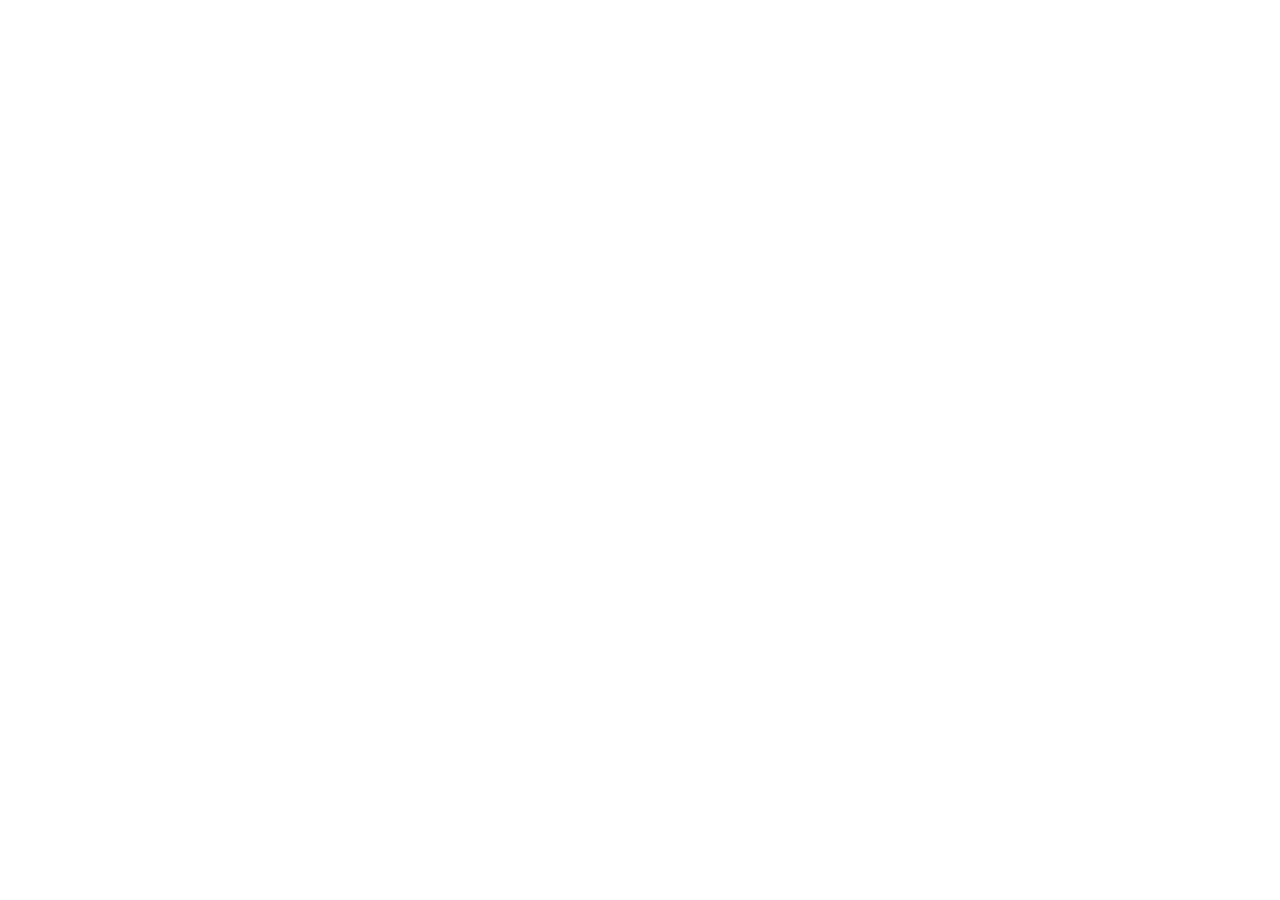
==== index.html @ 85d22c66 "initial html scaffolding." ====
<!DOCTYPE html>
<html lang="en">
<head>
    <meta charset="UTF-8">
    <meta name="viewport" content="width=device-width, initial-scale=1.0">
    <link rel="stylesheet" href="css/styles.css">
    <title>Document</title>
</head>
<body>
    <script src="js/scripts.js"></script>
</body>
</html>
---- css/styles.css ----
/* --- VARIABLES --- */

/* --- TYPOGRAPHY --- */

/* --- LAYOUT --- */
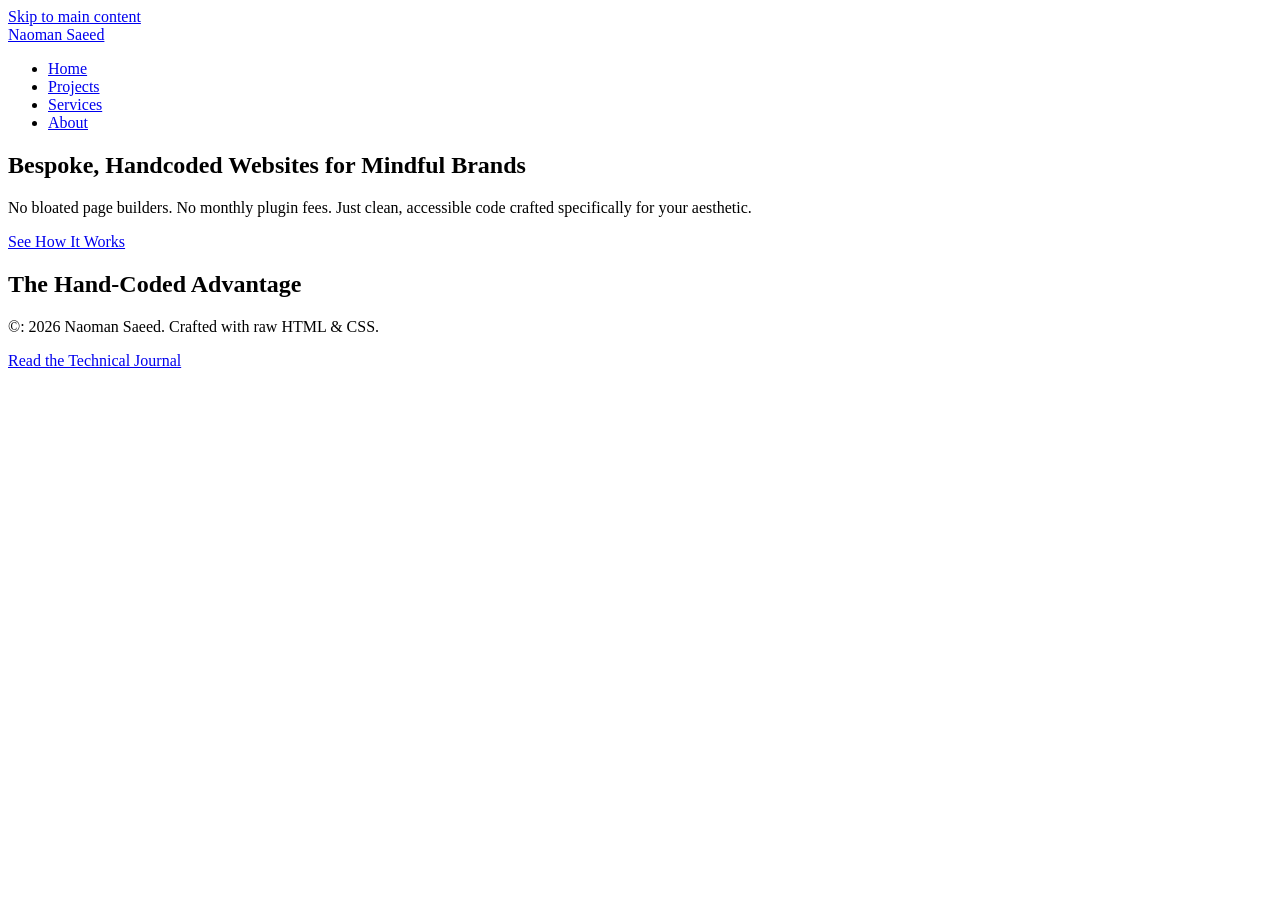
==== commit 44193785: "feat: implemented html semantic structure." ====
--- a/index.html
+++ b/index.html
@@ -3,10 +3,63 @@
 <head>
     <meta charset="UTF-8">
     <meta name="viewport" content="width=device-width, initial-scale=1.0">
+
+    <!-- SEO & Social -->
+    <meta name="description" content="Naoman Saeed - Bespoke Web Engineer. I handcode lightening fast accessible websites for premium wellness and artisan brands.">
+    <title>Naoman Saeed | Bespoke Web Designer</title>
+
+    <!-- Favicon -->
+    <link rel="icon" type="image/x-icon" href="#">
+
+    <!-- Styles -->
     <link rel="stylesheet" href="css/styles.css">
-    <title>Document</title>
+    
 </head>
 <body>
+    <!-- Accessibilty Skip Link -->
+    <a href="#main-content" class="skip-link">Skip to main content</a>
+
+    <!-- Header / Navigation -->
+    <header class="site-header">
+        <nav class="navbar" aria-label="Main Navigation">
+            <a href="index.html" class="logo">Naoman Saeed</a>
+            <ul class="nav-links">
+                <li><a href="index.html">Home</a></li>
+                <li><a href="projects.html">Projects</a></li>
+                <li><a href="services.html">Services</a></li>
+                <li><a href="about.html">About</a></li>
+            </ul>
+        </nav>
+    </header>
+    <!-- Main Content -->
+    <main id="main-content">
+
+        <!-- Hero Section -->
+        <section class="hero" aria-labelledby="hero-heading">
+            <div class="hero-content">
+                <h1 id="hero-heading">Bespoke, Handcoded Websites for Mindful Brands</h1>
+                <p class="hero-subtext">No bloated page builders. No monthly plugin fees. Just clean, accessible code crafted specifically for your aesthetic.</p>
+                <a href="services.html" class="btn btn-primary">See How It Works</a>
+            </div>
+        </section>
+
+        <!-- Philosophy Section -->
+        <section class="philosophy" aria-labelledby="philosophy-heading">
+            <div class="container">
+                <h2 id="philosophy-heading">The Hand-Coded Advantage</h2>
+            </div>
+        </section>
+    </main>
+
+    <!-- Footer -->
+    <footer class="site-footer">
+        <div class="container">
+            <p>&copy: 2026 Naoman Saeed. Crafted with raw HTML & CSS.</p>
+            <a href="https://trogdyne.com" target="_blank" rel="noopener noreferrer">Read the Technical Journal</a>
+        </div>
+    </footer>
+
+    <!-- Scripts -->
     <script src="js/scripts.js"></script>
 </body>
 </html>
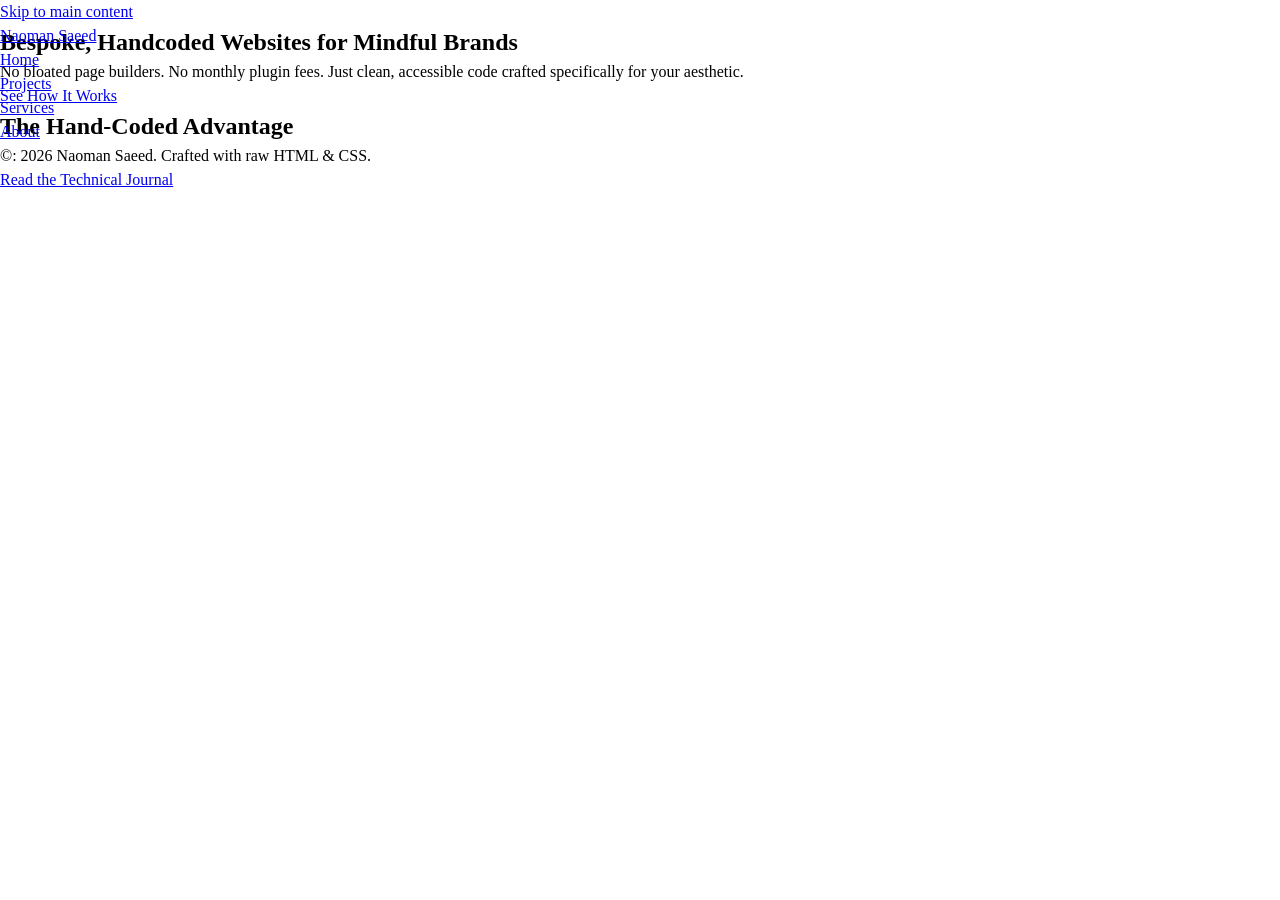
==== commit 4d12d2db: "feat: setup 404 and book page html." ====
--- a/index.html
+++ b/index.html
@@ -9,7 +9,7 @@
     <title>Naoman Saeed | Bespoke Web Designer</title>
 
     <!-- Favicon -->
-    <link rel="icon" type="image/x-icon" href="#">
+    <link rel="icon" type="image/x-icon" href="images/favicon.ico">
 
     <!-- Styles -->
     <link rel="stylesheet" href="css/styles.css">
--- a/css/styles.css
+++ b/css/styles.css
@@ -1,5 +1,26 @@
+/* --- LAYOUT: NAVBAR & HERO --- */
+
+/* Reset & Base */
+*,
+*::before,
+*::after {
+    box-sizing: border-box;
+    margin: 0;
+    padding: 0;
+}
+
+html {
+    scroll-behavior: smooth;
+    font-size: 100%;
+}
+
+body{
+    line-height: 1.5;
+}
+/* Make the navbar float over the hero */
+.site-header {
+    position: absolute;
+}
 /* --- VARIABLES --- */
 
-/* --- TYPOGRAPHY --- */
-
-/* --- LAYOUT --- */+/* --- TYPOGRAPHY --- */
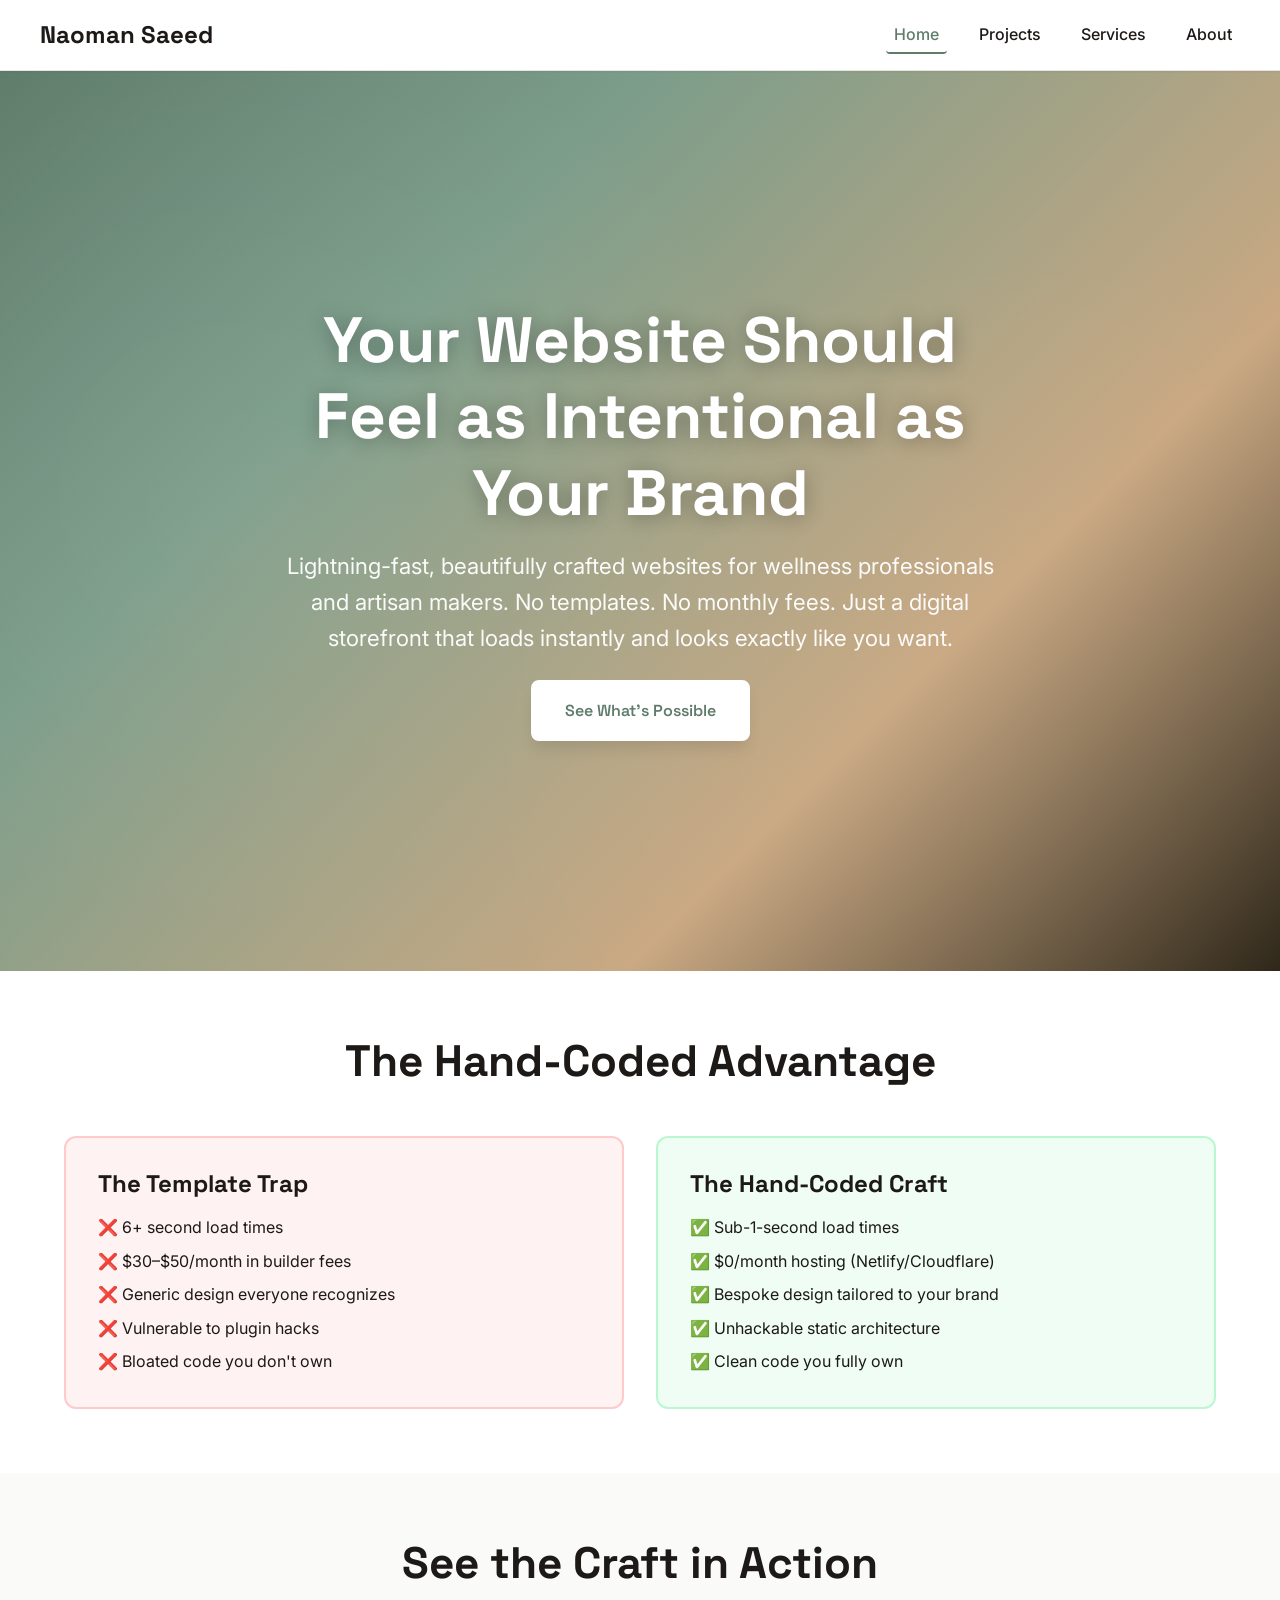
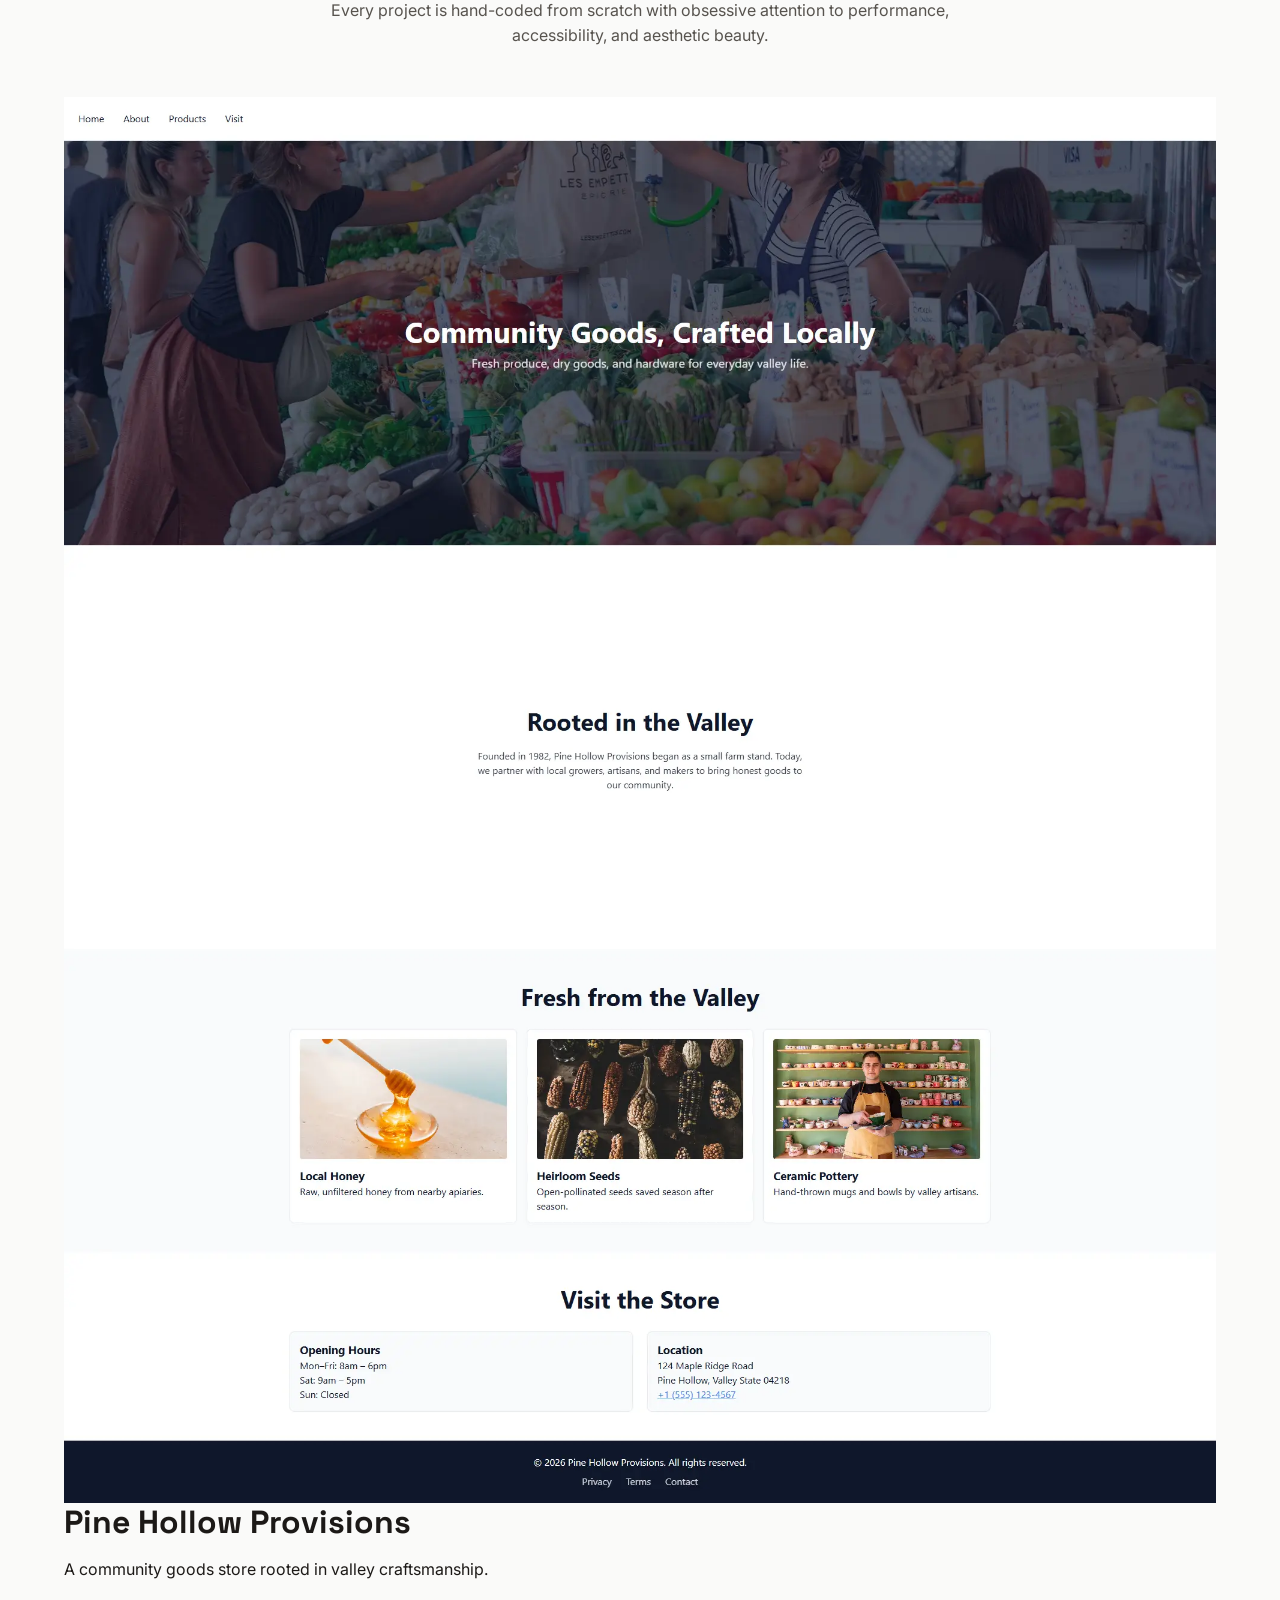
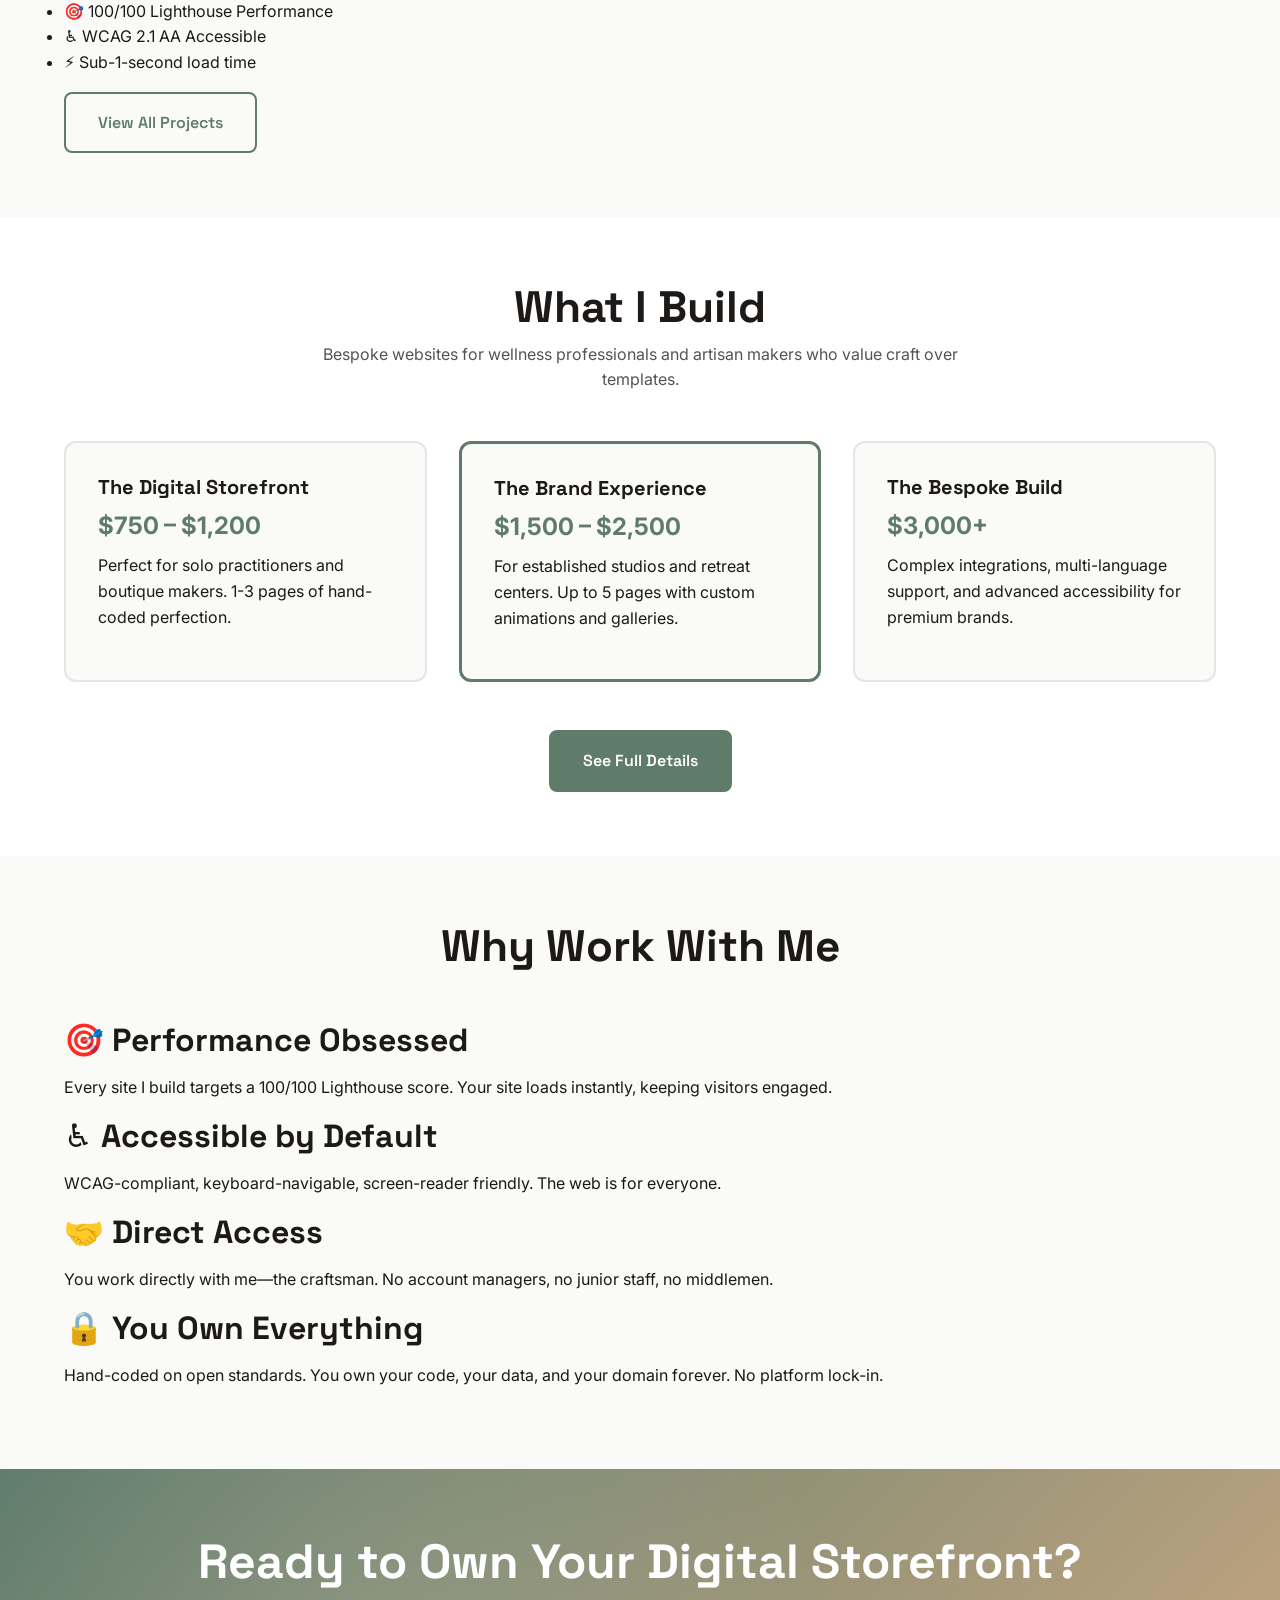
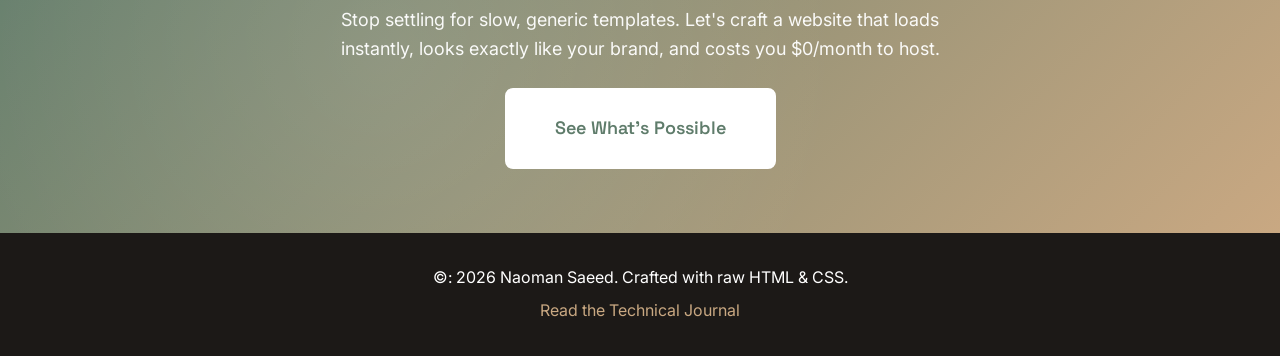
==== commit 4330d2fd: "chor: updated styling." ====
--- a/index.html
+++ b/index.html
@@ -24,7 +24,7 @@
         <nav class="navbar" aria-label="Main Navigation">
             <a href="index.html" class="logo">Naoman Saeed</a>
             <ul class="nav-links">
-                <li><a href="index.html">Home</a></li>
+                <li><a href="index.html" aria-current="page">Home</a></li>
                 <li><a href="projects.html">Projects</a></li>
                 <li><a href="services.html">Services</a></li>
                 <li><a href="about.html">About</a></li>
@@ -37,9 +37,12 @@
         <!-- Hero Section -->
         <section class="hero" aria-labelledby="hero-heading">
             <div class="hero-content">
-                <h1 id="hero-heading">Bespoke, Handcoded Websites for Mindful Brands</h1>
-                <p class="hero-subtext">No bloated page builders. No monthly plugin fees. Just clean, accessible code crafted specifically for your aesthetic.</p>
-                <a href="services.html" class="btn btn-primary">See How It Works</a>
+                <h1 id="hero-heading">Your Website Should Feel as Intentional as Your Brand</h1>
+                    <p class="hero-subtext">
+                        Lightning-fast, beautifully crafted websites for wellness professionals and artisan makers. 
+                        No templates. No monthly fees. Just a digital storefront that loads instantly and looks exactly like you want.
+                    </p>
+                <a href="services.html" class="btn btn-primary">See What's Possible</a>
             </div>
         </section>
 
@@ -47,6 +50,125 @@
         <section class="philosophy" aria-labelledby="philosophy-heading">
             <div class="container">
                 <h2 id="philosophy-heading">The Hand-Coded Advantage</h2>
+                <div class="philosophy-grid">
+
+                    <div class="philosophy-card philosophy-card--trap">
+                        <h3>The Template Trap</h3>
+                        <ul>
+                            <li>❌ 6+ second load times</li>
+                            <li>❌ $30–$50/month in builder fees</li>
+                            <li>❌ Generic design everyone recognizes</li>
+                            <li>❌ Vulnerable to plugin hacks</li>
+                            <li>❌ Bloated code you don't own</li>
+                        </ul>
+                    </div>
+
+                    <div class="philosophy-card philosophy-card--craft">
+                        <h3>The Hand-Coded Craft</h3>
+                        <ul>
+                            <li>✅ Sub-1-second load times</li>
+                            <li>✅ $0/month hosting (Netlify/Cloudflare)</li>
+                            <li>✅ Bespoke design tailored to your brand</li>
+                            <li>✅ Unhackable static architecture</li>
+                            <li>✅ Clean code you fully own</li>
+                        </ul>
+                    </div>
+
+                </div>
+            </div>
+        </section>
+
+                <!-- Featured Work Preview -->
+        <section class="featured-work" aria-labelledby="featured-heading">
+            <div class="container">
+                <h2 id="featured-heading">See the Craft in Action</h2>
+                <p class="featured-intro">Every project is hand-coded from scratch with obsessive attention to performance, accessibility, and aesthetic beauty.</p>
+                
+                <div class="featured-grid">
+                    <article class="featured-card">
+                        <img src="images/pine-hollow-mockup.webp" alt="Screenshot of Pine Hollow Provisions website showing rustic valley aesthetic" loading="lazy">
+                        <div class="featured-card-body">
+                            <h3>Pine Hollow Provisions</h3>
+                            <p>A community goods store rooted in valley craftsmanship.</p>
+                            <ul class="featured-metrics">
+                                <li>🎯 100/100 Lighthouse Performance</li>
+                                <li>♿ WCAG 2.1 AA Accessible</li>
+                                <li>⚡ Sub-1-second load time</li>
+                            </ul>
+                            <a href="projects.html" class="btn btn-secondary">View All Projects</a>
+                        </div>
+                    </article>
+                </div>
+            </div>
+        </section>
+
+        <!-- Services Overview -->
+        <section class="services-overview" aria-labelledby="services-overview-heading">
+            <div class="container">
+                <h2 id="services-overview-heading">What I Build</h2>
+                <p class="services-intro">Bespoke websites for wellness professionals and artisan makers who value craft over templates.</p>
+                
+                <div class="services-grid">
+                    <article class="service-card">
+                        <h3>The Digital Storefront</h3>
+                        <p class="service-price">$750 – $1,200</p>
+                        <p>Perfect for solo practitioners and boutique makers. 1-3 pages of hand-coded perfection.</p>
+                    </article>
+                    
+                    <article class="service-card service-card--featured">
+                        <h3>The Brand Experience</h3>
+                        <p class="service-price">$1,500 – $2,500</p>
+                        <p>For established studios and retreat centers. Up to 5 pages with custom animations and galleries.</p>
+                    </article>
+                    
+                    <article class="service-card">
+                        <h3>The Bespoke Build</h3>
+                        <p class="service-price">$3,000+</p>
+                        <p>Complex integrations, multi-language support, and advanced accessibility for premium brands.</p>
+                    </article>
+                </div>
+                
+                <div class="services-cta">
+                    <a href="services.html" class="btn btn-primary">See Full Details</a>
+                </div>
+            </div>
+        </section>
+
+        <!-- Why Work With Me -->
+        <section class="why-me" aria-labelledby="why-heading">
+            <div class="container">
+                <h2 id="why-heading">Why Work With Me</h2>
+                
+                <div class="why-grid">
+                    <div class="why-card">
+                        <h3>🎯 Performance Obsessed</h3>
+                        <p>Every site I build targets a 100/100 Lighthouse score. Your site loads instantly, keeping visitors engaged.</p>
+                    </div>
+                    
+                    <div class="why-card">
+                        <h3>♿ Accessible by Default</h3>
+                        <p>WCAG-compliant, keyboard-navigable, screen-reader friendly. The web is for everyone.</p>
+                    </div>
+                    
+                    <div class="why-card">
+                        <h3>🤝 Direct Access</h3>
+                        <p>You work directly with me—the craftsman. No account managers, no junior staff, no middlemen.</p>
+                    </div>
+                    
+                    <div class="why-card">
+                        <h3>🔒 You Own Everything</h3>
+                        <p>Hand-coded on open standards. You own your code, your data, and your domain forever. No platform lock-in.</p>
+                    </div>
+                </div>
+            </div>
+        </section>
+
+        <!-- Final CTA -->
+        <section class="final-cta" aria-labelledby="final-cta-heading">
+            <div class="container">
+                <h2 id="final-cta-heading">Ready to Own Your Digital Storefront?</h2>
+                <p>Stop settling for slow, generic templates. Let's craft a website that loads instantly, looks exactly like your brand, and costs you $0/month to host.</p>
+                <a href="services.html" class="btn btn-primary">See What's Possible</a>
             </div>
         </section>
     </main>
--- a/css/styles.css
+++ b/css/styles.css
@@ -1,6 +1,71 @@
-/* --- LAYOUT: NAVBAR & HERO --- */
-
-/* Reset & Base */
+/* ============================================
+   VARIABLES
+   ============================================ */
+:root {
+    /* Colors */
+    --color-bg: #fafaf9;
+    --color-surface: #ffffff;
+    --color-text: #1c1917;
+    --color-text-muted: #57534e;
+    --color-border: #e7e5e4;
+    --color-primary: #5f7c6b;
+    --color-primary-hover: #4a6355;
+    --color-accent: #c9a882;
+    --color-accent-hover: #b89570;
+    
+    /* Typography */
+    --font-heading: 'Space Grotesk', system-ui, sans-serif;
+    --font-body: 'Inter', system-ui, -apple-system, sans-serif;
+    --font-mono: ui-monospace, SFMono-Regular, Menlo, Monaco, Consolas, monospace;
+    
+    /* Spacing */
+    --spacing-xs: 0.25rem;
+    --spacing-sm: 0.5rem;
+    --spacing-md: 1rem;
+    --spacing-lg: 1.5rem;
+    --spacing-xl: 2rem;
+    --spacing-2xl: 3rem;
+    --spacing-3xl: 4rem;
+    
+    /* Borders & Radii */
+    --radius-sm: 0.25rem;
+    --radius-md: 0.5rem;
+    --radius-lg: 0.75rem;
+    --radius-full: 9999px;
+    
+    /* Shadows */
+    --shadow-sm: 0 1px 2px 0 rgba(0, 0, 0, 0.05);
+    --shadow-md: 0 4px 6px -1px rgba(0, 0, 0, 0.1);
+    --shadow-lg: 0 10px 15px -3px rgba(0, 0, 0, 0.1);
+    
+    /* Transitions */
+    --transition-fast: 150ms ease;
+    --transition-base: 250ms ease;
+    --transition-slow: 350ms ease;
+}
+
+/* ============================================
+   FONTS
+   ============================================ */
+@font-face {
+    font-family: 'Space Grotesk';
+    src: url('../fonts/SpaceGrotesk-VariableFont_wght.woff2') format('woff2');
+    font-weight: 300 700;
+    font-style: normal;
+    font-display: swap;
+}
+
+@font-face {
+    font-family: 'Inter';
+    src: url('../fonts/Inter-VariableFont_opsz,wght.woff2') format('woff2');
+    font-weight: 300 700;
+    font-style: normal;
+    font-display: swap;
+}
+
+/* ============================================
+   RESET & BASE
+   ============================================ */
 *,
 *::before,
 *::after {
@@ -14,13 +79,1347 @@
     font-size: 100%;
 }
 
-body{
-    line-height: 1.5;
-}
-/* Make the navbar float over the hero */
+body {
+    font-family: var(--font-body);
+    line-height: 1.6;
+    color: var(--color-text);
+    background: var(--color-bg);
+    -webkit-font-smoothing: antialiased;
+    -moz-osx-font-smoothing: grayscale;
+}
+
+main {
+    display: block;
+}
+
+img {
+    max-width: 100%;
+    height: auto;
+    display: block;
+}
+
+/* ============================================
+   ACCESSIBILITY
+   ============================================ */
+.skip-link {
+    position: absolute;
+    top: -3.75rem;
+    left: 0;
+    background: var(--color-primary);
+    color: var(--color-surface);
+    padding: var(--spacing-md);
+    text-decoration: none;
+    font-family: var(--font-body);
+    font-weight: 600;
+    z-index: 1000;
+    transition: top var(--transition-fast);
+}
+
+.skip-link:focus {
+    top: 0;
+}
+
+:focus-visible {
+    outline: 2px solid var(--color-primary);
+    outline-offset: 2px;
+    border-radius: 2px;
+    transition: outline-offset var(--transition-fast);
+}
+
+.visually-hidden {
+    position: absolute;
+    width: 1px;
+    height: 1px;
+    padding: 0;
+    margin: -1px;
+    overflow: hidden;
+    clip-path: inset(50%);
+    white-space: nowrap;
+    border: 0;
+}
+
+/* ============================================
+   TYPOGRAPHY
+   ============================================ */
+h1, h2, h3, h4, h5, h6 {
+    font-family: var(--font-heading);
+    font-weight: 700;
+    line-height: 1.2;
+    color: var(--color-text);
+    margin-bottom: var(--spacing-md);
+}
+
+h1 {
+    font-size: clamp(2rem, 4vw + 1rem, 3.5rem);
+}
+
+h2 {
+    font-size: clamp(1.75rem, 3vw + 0.75rem, 2.75rem);
+}
+
+h3 {
+    font-size: clamp(1.5rem, 2.5vw + 0.5rem, 2rem);
+}
+
+h4 {
+    font-size: clamp(1.25rem, 2vw + 0.25rem, 1.5rem);
+}
+
+h5, h6 {
+    font-size: 1.125rem;
+}
+
+p {
+    font-family: var(--font-body);
+    font-size: 1rem;
+    line-height: 1.6;
+    color: var(--color-text);
+    margin-bottom: var(--spacing-md);
+}
+
+a {
+    color: var(--color-primary);
+    text-decoration: none;
+    transition: color var(--transition-fast);
+}
+
+a:hover,
+a:focus-visible {
+    color: var(--color-primary-hover);
+    text-decoration: underline;
+}
+
+/* ============================================
+   LAYOUT: HEADER & NAVIGATION
+   ============================================ */
 .site-header {
+    position: sticky;
+    top: 0;
+    left: 0;
+    width: 100%;
+    z-index: 100;
+    padding: var(--spacing-md) var(--spacing-xl);
+    background: var(--color-surface);
+    border-bottom: 1px solid var(--color-border);
+    box-shadow: var(--shadow-sm);
+}
+
+.navbar {
+    display: flex;
+    justify-content: space-between;
+    align-items: center;
+    max-width: 75rem;
+    margin: 0 auto;
+}
+
+.logo {
+    font-family: var(--font-heading);
+    font-size: 1.5rem;
+    font-weight: 700;
+    color: var(--color-text);
+    text-decoration: none;
+    transition: opacity var(--transition-fast);
+}
+
+.logo:hover,
+.logo:focus-visible {
+    opacity: 0.7;
+}
+
+.nav-links {
+    display: flex;
+    list-style: none;
+    gap: var(--spacing-lg);
+    margin: 0;
+    padding: 0;
+}
+
+.nav-links a {
+    font-family: var(--font-body);
+    font-size: 1rem;
+    font-weight: 500;
+    color: var(--color-text);
+    text-decoration: none;
+    padding: var(--spacing-sm);
+    transition: color var(--transition-fast);
+    border-radius: var(--radius-sm);
+}
+
+.nav-links a:hover,
+.nav-links a:focus-visible {
+    color: var(--color-primary);
+}
+
+.nav-links a[aria-current="page"] {
+    color: var(--color-primary);
+    border-bottom: 2px solid var(--color-primary);
+}
+
+/* ============================================
+   LAYOUT: HERO
+   ============================================ */
+.hero {
+    position: relative;
+    width: 100%;
+    min-height: 100vh;
+    display: flex;
+    align-items: center;
+    justify-content: center;
+    text-align: center;
+    color: var(--color-surface);
+    background: linear-gradient(
+        135deg,
+        var(--color-primary) 0%,
+        #7c9d8a 30%,
+        var(--color-accent) 70%,
+        #2c2416 100%
+    );
+    overflow: hidden;
+}
+
+.hero::before {
+    content: "";
     position: absolute;
-}
-/* --- VARIABLES --- */
-
-/* --- TYPOGRAPHY --- */+    top: 0;
+    left: 0;
+    width: 100%;
+    height: 100%;
+    background-image: 
+        radial-gradient(circle at 20% 50%, rgba(255, 255, 255, 0.05) 0%, transparent 50%),
+        radial-gradient(circle at 80% 80%, rgba(255, 255, 255, 0.03) 0%, transparent 50%);
+    pointer-events: none;
+    z-index: 1;
+}
+
+.hero-content {
+    position: relative;
+    z-index: 2;
+    max-width: 50rem;
+    padding: var(--spacing-xl);
+}
+
+.hero h1 {
+    font-size: clamp(2.5rem, 5vw + 1rem, 4rem);
+    margin-bottom: var(--spacing-md);
+    color: var(--color-surface);
+    text-shadow: 0 2px 20px rgba(0, 0, 0, 0.3);
+}
+
+.hero p {
+    font-size: clamp(1.1rem, 2vw + 0.5rem, 1.4rem);
+    margin-bottom: var(--spacing-lg);
+    color: rgba(255, 255, 255, 0.95);
+    max-width: 60ch;
+    margin-left: auto;
+    margin-right: auto;
+}
+
+/* ============================================
+   COMPONENTS: BUTTONS
+   ============================================ */
+.btn {
+    display: inline-block;
+    padding: var(--spacing-md) var(--spacing-xl);
+    font-family: var(--font-heading);
+    font-size: 1rem;
+    font-weight: 600;
+    text-align: center;
+    text-decoration: none;
+    border: 2px solid transparent;
+    border-radius: var(--radius-md);
+    cursor: pointer;
+    transition: all var(--transition-base);
+}
+
+.btn-primary {
+    background: var(--color-primary);
+    color: var(--color-surface);
+    border-color: var(--color-primary);
+}
+
+.btn-primary:hover,
+.btn-primary:focus-visible {
+    background: var(--color-primary-hover);
+    border-color: var(--color-primary-hover);
+    color: var(--color-surface);
+    transform: translateY(-0.125rem);
+    box-shadow: var(--shadow-md);
+    text-decoration: none;
+}
+
+.btn-secondary {
+    background: transparent;
+    color: var(--color-primary);
+    border-color: var(--color-primary);
+}
+
+.btn-secondary:hover,
+.btn-secondary:focus-visible {
+    background: var(--color-primary);
+    color: var(--color-surface);
+    text-decoration: none;
+}
+
+.hero .btn {
+    background: var(--color-surface);
+    color: var(--color-primary);
+    border-color: var(--color-surface);
+    box-shadow: var(--shadow-lg);
+}
+
+.hero .btn:hover,
+.hero .btn:focus-visible {
+    background: rgba(255, 255, 255, 0.95);
+    color: var(--color-primary);
+    transform: translateY(-0.125rem);
+    box-shadow: 0 12px 24px rgba(0, 0, 0, 0.2);
+}
+
+/* ============================================
+   COMPONENTS: CONTAINERS & SECTIONS
+   ============================================ */
+.container {
+    max-width: 75rem;
+    margin: 0 auto;
+    padding: 0 var(--spacing-lg);
+}
+
+section {
+    padding: var(--spacing-3xl) 0;
+}
+
+/* Page Hero (for inner pages) */
+.page-hero {
+    background: var(--color-bg);
+    padding: var(--spacing-3xl) 0;
+    text-align: center;
+}
+
+.page-hero h1 {
+    margin-bottom: var(--spacing-sm);
+}
+
+.page-hero-subtext {
+    font-size: 1.125rem;
+    color: var(--color-text-muted);
+    max-width: 45rem;
+    margin: 0 auto;
+}
+
+/* ============================================
+   COMPONENTS: CARDS & GRIDS
+   ============================================ */
+.card {
+    background: var(--color-surface);
+    padding: var(--spacing-xl);
+    border-radius: var(--radius-lg);
+    border: 1px solid var(--color-border);
+    transition: transform var(--transition-base), box-shadow var(--transition-base);
+}
+
+.card:hover {
+    transform: translateY(-0.25rem);
+    box-shadow: var(--shadow-lg);
+}
+
+.card h3 {
+    font-size: 1.25rem;
+    margin-bottom: var(--spacing-sm);
+}
+
+/* Showcase layout (image + text side-by-side) */
+.showcase {
+    display: grid;
+    grid-template-columns: 1fr;
+    gap: var(--spacing-xl);
+    align-items: center;
+}
+
+.showcase-image {
+    width: 100%;
+    border-radius: var(--radius-lg);
+    box-shadow: var(--shadow-md);
+}
+
+.showcase-content h3 {
+    font-size: 1.75rem;
+    margin-bottom: var(--spacing-md);
+}
+
+.showcase-content p {
+    margin-bottom: var(--spacing-lg);
+}
+
+/* Metrics list */
+.metrics-list {
+    list-style: none;
+    padding: 0;
+    margin: var(--spacing-md) 0;
+    display: flex;
+    flex-direction: column;
+    gap: var(--spacing-xs);
+}
+
+.metrics-list li {
+    font-size: 0.95rem;
+}
+
+/* ============================================
+   HOMEPAGE: PHILOSOPHY SECTION
+   ============================================ */
+.philosophy {
+    background: var(--color-surface);
+    padding: var(--spacing-3xl) 0;
+}
+
+.philosophy h2 {
+    text-align: center;
+    margin-bottom: var(--spacing-2xl);
+}
+
+.philosophy-grid {
+    display: grid;
+    grid-template-columns: repeat(auto-fit, minmax(18rem, 1fr));
+    gap: var(--spacing-xl);
+}
+
+.philosophy-card {
+    padding: var(--spacing-xl);
+    border-radius: var(--radius-lg);
+    border: 2px solid var(--color-border);
+}
+
+.philosophy-card h3 {
+    font-size: 1.5rem;
+    margin-bottom: var(--spacing-md);
+}
+
+.philosophy-card ul {
+    list-style: none;
+    padding: 0;
+    display: flex;
+    flex-direction: column;
+    gap: var(--spacing-sm);
+}
+
+.philosophy-card--trap {
+    background: #fef2f2;
+    border-color: #fecaca;
+}
+
+.philosophy-card--craft {
+    background: #f0fdf4;
+    border-color: #bbf7d0;
+}
+
+/* ============================================
+   HOMEPAGE: FEATURED WORK
+   ============================================ */
+.featured-work {
+    background: var(--color-bg);
+    padding: var(--spacing-3xl) 0;
+}
+
+.featured-work h2 {
+    text-align: center;
+    margin-bottom: var(--spacing-sm);
+}
+
+.featured-intro {
+    text-align: center;
+    color: var(--color-text-muted);
+    max-width: 40rem;
+    margin: 0 auto var(--spacing-2xl);
+}
+
+.featured-metrics {
+    margin-bottom: 1rem;
+}
+
+/* ============================================
+   HOMEPAGE: SERVICES OVERVIEW
+   ============================================ */
+.services-overview {
+    background: var(--color-surface);
+    padding: var(--spacing-3xl) 0;
+}
+
+.services-overview h2 {
+    text-align: center;
+    margin-bottom: var(--spacing-sm);
+}
+
+.services-intro {
+    text-align: center;
+    color: var(--color-text-muted);
+    max-width: 40rem;
+    margin: 0 auto var(--spacing-2xl);
+}
+
+.services-grid {
+    display: grid;
+    grid-template-columns: repeat(auto-fit, minmax(18rem, 1fr));
+    gap: var(--spacing-xl);
+    margin-bottom: var(--spacing-2xl);
+}
+
+.service-card {
+    background: var(--color-bg);
+    padding: var(--spacing-xl);
+    border-radius: var(--radius-lg);
+    border: 2px solid var(--color-border);
+    transition: transform var(--transition-base), box-shadow var(--transition-base);
+}
+
+.service-card:hover {
+    transform: translateY(-0.25rem);
+    box-shadow: var(--shadow-lg);
+}
+
+.service-card--featured {
+    border-color: var(--color-primary);
+    border-width: 3px;
+}
+
+.service-card h3 {
+    font-size: 1.25rem;
+    margin-bottom: var(--spacing-sm);
+}
+
+.service-price {
+    font-size: 1.5rem;
+    font-weight: 700;
+    color: var(--color-primary);
+    margin-bottom: var(--spacing-sm);
+}
+
+.services-cta {
+    text-align: center;
+}
+
+/* ============================================
+   HOMEPAGE: WHY WORK WITH ME
+   ============================================ */
+.why-me {
+    background: var(--color-bg);
+    padding: var(--spacing-3xl) 0;
+}
+
+.why-me h2 {
+    text-align: center;
+    margin-bottom: var(--spacing-2xl);
+}
+
+.benefits-grid {
+    display: grid;
+    grid-template-columns: repeat(auto-fit, minmax(15rem, 1fr));
+    gap: var(--spacing-xl);
+}
+
+.benefit-item {
+    text-align: left;
+    padding: var(--spacing-lg);
+    background: var(--color-surface);
+    border-radius: var(--radius-lg);
+    border-left: 4px solid var(--color-primary);
+}
+
+.benefit-item h3 {
+    font-size: 1.125rem;
+    margin-bottom: var(--spacing-sm);
+    color: var(--color-primary);
+}
+
+/* ============================================
+   HOMEPAGE: FINAL CTA (ENHANCED)
+   ============================================ */
+.final-cta {
+    background: linear-gradient(135deg, var(--color-primary) 0%, var(--color-accent) 100%);
+    color: var(--color-surface);
+    text-align: center;
+    padding: var(--spacing-3xl) 0;
+    position: relative;
+    overflow: hidden;
+}
+
+.final-cta::before {
+    content: "";
+    position: absolute;
+    top: 0;
+    left: 0;
+    width: 100%;
+    height: 100%;
+    background-image: 
+        radial-gradient(circle at 30% 50%, rgba(255, 255, 255, 0.1) 0%, transparent 50%);
+    pointer-events: none;
+}
+
+.final-cta .container {
+    position: relative;
+    z-index: 2;
+}
+
+.final-cta h2 {
+    color: var(--color-surface);
+    margin-bottom: var(--spacing-md);
+    font-size: clamp(2rem, 4vw + 1rem, 3rem);
+}
+
+.final-cta p {
+    color: rgba(255, 255, 255, 0.95);
+    max-width: 40rem;
+    margin: 0 auto var(--spacing-lg);
+    font-size: 1.125rem;
+}
+
+.final-cta .btn {
+    background: var(--color-surface);
+    color: var(--color-primary);
+    border-color: var(--color-surface);
+    font-size: 1.125rem;
+    padding: var(--spacing-lg) var(--spacing-2xl);
+}
+
+.final-cta .btn:hover,
+.final-cta .btn:focus-visible {
+    background: rgba(255, 255, 255, 0.95);
+    transform: translateY(-0.125rem);
+    box-shadow: 0 12px 24px rgba(0, 0, 0, 0.2);
+}
+
+/* ============================================
+   PROJECTS PAGE
+   ============================================ */
+.projects {
+    background: var(--color-bg);
+    padding: var(--spacing-3xl) 0;
+}
+
+.projects-grid {
+    display: grid;
+    grid-template-columns: repeat(auto-fit, minmax(20rem, 1fr));
+    gap: var(--spacing-xl);
+    margin-top: var(--spacing-2xl);
+}
+
+.project-card {
+    background: var(--color-surface);
+    border-radius: var(--radius-lg);
+    overflow: hidden;
+    box-shadow: var(--shadow-sm);
+    transition: transform var(--transition-base), box-shadow var(--transition-base);
+}
+
+.project-card:hover {
+    transform: translateY(-0.25rem);
+    box-shadow: var(--shadow-lg);
+}
+
+.project-card img {
+    width: 100%;
+    height: 15rem;
+    object-fit: cover;
+    object-position: center;
+}
+
+.project-card-body {
+    padding: var(--spacing-lg);
+}
+
+.project-card h3 {
+    font-size: 1.5rem;
+    margin-bottom: var(--spacing-sm);
+}
+
+.project-tagline {
+    color: var(--color-text-muted);
+    margin-bottom: var(--spacing-md);
+}
+
+.project-stack {
+    font-size: 0.9rem;
+    color: var(--color-text-muted);
+    margin-bottom: var(--spacing-lg);
+}
+
+.project-links {
+    display: flex;
+    gap: var(--spacing-md);
+    flex-wrap: wrap;
+}
+
+/* ============================================
+   SERVICES PAGE: PRICING
+   ============================================ */
+.pricing {
+    background: var(--color-bg);
+    padding: var(--spacing-3xl) 0;
+}
+
+.pricing h2 {
+    text-align: center;
+    margin-bottom: var(--spacing-sm);
+}
+
+.pricing-intro {
+    text-align: center;
+    color: var(--color-text-muted);
+    max-width: 40rem;
+    margin: 0 auto var(--spacing-2xl);
+}
+
+.pricing-grid {
+    display: grid;
+    grid-template-columns: repeat(auto-fit, minmax(18rem, 1fr));
+    gap: var(--spacing-xl);
+}
+
+.pricing-card {
+    background: var(--color-surface);
+    padding: var(--spacing-xl);
+    border-radius: var(--radius-lg);
+    border: 2px solid var(--color-border);
+    position: relative;
+    transition: transform var(--transition-base), box-shadow var(--transition-base);
+}
+
+.pricing-card:hover {
+    transform: translateY(-0.25rem);
+    box-shadow: var(--shadow-lg);
+}
+
+.pricing-card--featured {
+    border-color: var(--color-primary);
+    border-width: 3px;
+}
+
+.pricing-badge {
+    position: absolute;
+    top: -0.75rem;
+    left: 50%;
+    transform: translateX(-50%);
+    background: var(--color-primary);
+    color: var(--color-surface);
+    padding: var(--spacing-xs) var(--spacing-md);
+    border-radius: var(--radius-full);
+    font-size: 0.875rem;
+    font-weight: 600;
+}
+
+.pricing-tier {
+    font-size: 1.5rem;
+    margin-bottom: var(--spacing-sm);
+}
+
+.pricing-price {
+    font-size: 2rem;
+    font-weight: 700;
+    color: var(--color-primary);
+    margin-bottom: var(--spacing-sm);
+}
+
+.pricing-for {
+    color: var(--color-text-muted);
+    margin-bottom: var(--spacing-lg);
+}
+
+.pricing-features {
+    list-style: none;
+    padding: 0;
+    display: flex;
+    flex-direction: column;
+    gap: var(--spacing-sm);
+}
+
+.pricing-features li {
+    padding-left: 1.5rem;
+    position: relative;
+}
+
+.pricing-features li::before {
+    content: "✓";
+    position: absolute;
+    left: 0;
+    color: var(--color-primary);
+    font-weight: 700;
+}
+
+/* ============================================
+   SERVICES PAGE: DIGITAL CONCIERGE (ENHANCED)
+   ============================================ */
+.concierge {
+    background: linear-gradient(135deg, #f8f6f3 0%, #faf9f7 100%);
+    padding: var(--spacing-3xl) 0;
+    position: relative;
+}
+
+.concierge::before {
+    content: "";
+    position: absolute;
+    top: 0;
+    left: 0;
+    width: 100%;
+    height: 100%;
+    background-image: 
+        radial-gradient(circle at 10% 20%, rgba(95, 124, 107, 0.05) 0%, transparent 50%),
+        radial-gradient(circle at 90% 80%, rgba(201, 168, 130, 0.05) 0%, transparent 50%);
+    pointer-events: none;
+}
+
+.concierge .container {
+    position: relative;
+    z-index: 2;
+}
+
+.concierge-content {
+    max-width: 50rem;
+    margin: 0 auto;
+    background: var(--color-surface);
+    padding: var(--spacing-2xl);
+    border-radius: var(--radius-lg);
+    box-shadow: var(--shadow-lg);
+    border: 2px solid var(--color-border);
+}
+
+.concierge h2 {
+    text-align: center;
+    margin-bottom: var(--spacing-sm);
+    font-size: clamp(1.75rem, 3vw + 0.75rem, 2.5rem);
+}
+
+.concierge-tagline {
+    text-align: center;
+    font-size: 1.25rem;
+    color: var(--color-text-muted);
+    margin-bottom: var(--spacing-lg);
+    font-style: italic;
+}
+
+.concierge-price {
+    text-align: center;
+    font-size: 1.75rem;
+    font-weight: 700;
+    color: var(--color-primary);
+    margin-bottom: var(--spacing-lg);
+    padding: var(--spacing-md);
+    background: var(--color-bg);
+    border-radius: var(--radius-md);
+}
+
+.concierge-description {
+    text-align: center;
+    margin-bottom: var(--spacing-xl);
+    font-size: 1.0625rem;
+    line-height: 1.7;
+}
+
+.concierge-features {
+    list-style: none;
+    padding: 0;
+    display: grid;
+    grid-template-columns: repeat(auto-fit, minmax(15rem, 1fr));
+    gap: var(--spacing-md);
+}
+
+.concierge-features li {
+    padding: var(--spacing-md);
+    background: var(--color-bg);
+    border-radius: var(--radius-md);
+    border-left: 3px solid var(--color-primary);
+    font-size: 0.95rem;
+}
+
+/* ============================================
+   SERVICES PAGE: QUIZ SECTION
+   ============================================ */
+.quiz-section {
+    background: var(--color-bg);
+    padding: var(--spacing-3xl) 0;
+    text-align: center;
+}
+
+.quiz-section h2 {
+    margin-bottom: var(--spacing-md);
+}
+
+.quiz-section p {
+    max-width: 40rem;
+    margin: 0 auto var(--spacing-xl);
+}
+
+.embed-container {
+    max-width: 40rem;
+    margin: 0 auto;
+    min-height: 31.25rem;
+}
+
+.embed-placeholder {
+    padding: var(--spacing-2xl);
+    background: var(--color-surface);
+    border: 2px dashed var(--color-border);
+    border-radius: var(--radius-lg);
+    color: var(--color-text-muted);
+}
+
+/* ============================================
+   ABOUT PAGE
+   ============================================ */
+
+/*
+.about-story {
+    background: var(--color-surface);
+    padding: var(--spacing-3xl) 0;
+}
+
+.about-story h2 {
+    margin-bottom: var(--spacing-lg);
+    text-align: center;
+}
+
+.about-story p {
+    max-width: 50rem;
+    margin: 0 auto var(--spacing-md);
+}
+
+.about-journey {
+    background: var(--color-bg);
+    padding: var(--spacing-md) 0;
+    text-align: center;
+    border-radius: 12px;
+    box-shadow: 0 4px 6px -1px rgba(0, 0, 0, 0.1), 0 2px 4px -1px rgba(0, 0, 0, 0.06);
+}
+
+.about-journey:hover {
+    box-shadow: 0 10px 15px -3px rgba(0, 0, 0, 0.1), 0 4px 6px -2px rgba(0, 0, 0, 0.05);
+    transform: translateY(-2px);
+    transition: all 0.3s ease;
+}
+
+.about-journey h2 {
+    margin-bottom: var(--spacing-lg);
+}
+
+.about-journey p {
+    max-width: 40rem;
+    margin: 0 auto var(--spacing-lg);
+}
+
+/* About Values - Manifesto Style */ /*
+.about-values {
+    background: var(--color-surface);
+    padding: var(--spacing-3xl) 0;
+}
+
+.about-values h2 {
+    text-align: center;
+    margin-bottom: var(--spacing-2xl);
+}
+
+.manifesto-list {
+    display: flex;
+    flex-direction: column;
+    gap: var(--spacing-xl);
+    max-width: 50rem;
+    margin: 0 auto;
+}
+
+.manifesto-item {
+    display: grid;
+    grid-template-columns: auto 1fr;
+    gap: var(--spacing-lg);
+    align-items: start;
+    padding-bottom: var(--spacing-xl);
+    border-bottom: 1px solid var(--color-border);
+}
+
+.manifesto-item:last-child {
+    border-bottom: none;
+}
+
+.manifesto-number {
+    font-family: var(--font-heading);
+    font-size: 3rem;
+    font-weight: 700;
+    color: var(--color-primary);
+    line-height: 1;
+    opacity: 0.3;
+}
+
+.manifesto-content h3 {
+    font-size: 1.5rem;
+    margin-bottom: var(--spacing-sm);
+}
+
+.values-grid {
+  display: grid;
+  grid-template-columns: repeat(auto-fit, minmax(480px, 1fr));
+  gap: 2rem;
+  margin: 2rem 0;
+}
+
+.value-card {
+  padding: 1.5rem;
+  border-radius: 8px;
+  background-color: #f9f9f9;
+  box-shadow: 0 4px 6px rgba(0, 0, 0, 0.05);
+}
+
+.value-card h3 {
+  margin-top: 0;
+}
+
+/* ============================================
+   ABOUT PAGE
+   ============================================ */
+
+/* Page Hero */
+.page-hero {
+    background: var(--color-bg);
+    padding: var(--spacing-3xl) 0;
+    text-align: center;
+    border-bottom: 1px solid var(--color-border);
+}
+
+.page-hero h1 {
+    margin-bottom: var(--spacing-sm);
+    font-size: clamp(2.5rem, 5vw + 1rem, 4rem);
+}
+
+.page-hero-subtext {
+    font-size: 1.25rem;
+    color: var(--color-text-muted);
+    max-width: 45rem;
+    margin: 0 auto;
+    line-height: 1.6;
+}
+
+/* About Story - Two Column Layout */
+.about-story {
+    background: var(--color-primary);
+    padding: var(--spacing-3xl) 0;
+}
+
+.about-story-grid {
+    display: grid;
+    grid-template-columns: 1fr;
+    gap: var(--spacing-2xl);
+    align-items: center; 
+}
+
+.about-story-content h2 {
+    margin-bottom: var(--spacing-lg);
+    color: var(--color-surface);
+}
+
+.about-story-content p {
+    margin-bottom: var(--spacing-md);
+    font-size: 1.0625rem;
+    line-height: 1.7;
+    color: var(--color-border);
+}
+
+.about-story-content p:last-child {
+    margin-bottom: 0;
+}
+
+.profile-photo {
+    width: 100%;
+    max-width: 20rem;
+    aspect-ratio: 2 / 3;
+    object-fit: cover;
+    border-radius: var(--radius-lg);
+    box-shadow: var(--shadow-lg);
+    margin: 0 auto;
+    display: block;
+    background: var(--color-bg);
+}
+
+@media (min-width: 48rem) {
+    .about-story-grid {
+        grid-template-columns: 2fr 1fr;
+    }
+    
+    .about-story-content {
+        padding-right: var(--spacing-xl);
+    }
+}
+
+/* About Journey - Clean section, no card-like styling */
+.about-journey {
+    background: var(--color-bg);
+    padding: var(--spacing-3xl) 0;
+    text-align: center;
+}
+
+.about-journey h2 {
+    margin-bottom: var(--spacing-lg);
+}
+
+.about-journey p {
+    max-width: 40rem;
+    margin: 0 auto var(--spacing-lg);
+    font-size: 1.0625rem;
+    line-height: 1.7;
+}
+
+.about-journey .btn {
+    margin-top: var(--spacing-md);
+}
+
+/* About Values - Manifesto Style */
+.about-values {
+    background: var(--color-surface);
+    padding: var(--spacing-3xl) 0;
+}
+
+.about-values h2 {
+    text-align: center;
+    margin-bottom: var(--spacing-2xl);
+}
+
+.manifesto-list {
+    display: flex;
+    flex-direction: column;
+    gap: var(--spacing-xl);
+    max-width: 50rem;
+    margin: 2rem auto;
+}
+
+.manifesto-item {
+    display: grid;
+    grid-template-columns: auto 1fr;
+    gap: var(--spacing-lg);
+    align-items: start;
+    padding-bottom: var(--spacing-xl);
+    border-bottom: 1px solid var(--color-border);
+}
+
+.manifesto-item:last-child {
+    border-bottom: none;
+    padding-bottom: 0;
+}
+
+.manifesto-number {
+    font-family: var(--font-heading);
+    font-size: clamp(2.5rem, 4vw, 3.5rem);
+    font-weight: 700;
+    color: var(--color-primary);
+    line-height: 1;
+    opacity: 0.25;
+    min-width: 4rem;
+}
+
+.manifesto-content h3 {
+    font-size: 1.5rem;
+    margin-top: var(--spacing-sm);
+    color: var(--color-text);
+}
+
+.manifesto-content p {
+    font-size: 1.0625rem;
+    line-height: 1.7;
+    color: var(--color-text-muted);
+    margin-bottom: 0;
+}
+
+/* CTA Section */
+.cta-section {
+    background: var(--color-primary);
+    color: var(--color-surface);
+    text-align: center;
+    padding-top: var(--spacing-3xl);
+    margin-bottom: -(var(--spacing-3xl));
+}
+
+.cta-section h2 {
+    color: var(--color-surface);
+    margin-bottom: var(--spacing-sm);
+}
+
+.cta-section p {
+    color: rgba(255, 255, 255, 0.9);
+    margin-top: var(--spacing-lg); 
+    font-size: 1.125rem;
+}
+
+.cta-section .btn {
+    background: var(--color-surface);
+    color: var(--color-primary);
+}
+
+.cta-section .btn:hover,
+.cta-section .btn:focus-visible {
+    background: rgba(255, 255, 255, 0.95);
+    transform: translateY(-0.125rem);
+}
+
+/* Responsive adjustments */
+@media (max-width: 48rem) {
+    .manifesto-item {
+        grid-template-columns: 1fr;
+        gap: var(--spacing-sm);
+    }
+    
+    .manifesto-number {
+        font-size: 2rem;
+    }
+    
+    .profile-photo {
+        max-width: 15rem;
+    }
+}
+
+
+
+/* ============================================
+   BOOK PAGE
+   ============================================ */
+.book-page {
+    min-height: 100vh;
+    display: flex;
+    flex-direction: column;
+    justify-content: center;
+    padding: var(--spacing-3xl) 0;
+}
+
+.book-header {
+    text-align: center;
+    margin-bottom: var(--spacing-2xl);
+}
+
+.book-header h1 {
+    margin-bottom: var(--spacing-md);
+}
+
+.embed-container--calendar {
+    min-height: 37.5rem;
+}
+
+/* ============================================
+   ERROR PAGE
+   ============================================ */
+.error-page {
+    min-height: 100vh;
+    display: flex;
+    flex-direction: column;
+    justify-content: center;
+    align-items: center;
+    text-align: center;
+    padding: var(--spacing-xl);
+}
+
+.error-page h1 {
+    font-size: clamp(5rem, 10vw, 8rem);
+    color: var(--color-primary);
+    margin-bottom: var(--spacing-md);
+}
+
+.error-page p {
+    font-size: 1.25rem;
+    color: var(--color-text-muted);
+    margin-bottom: var(--spacing-xl);
+}
+
+/* ============================================
+   FOOTER
+   ============================================ */
+.site-footer {
+    background: var(--color-text);
+    color: var(--color-surface);
+    padding: var(--spacing-xl) 0;
+    text-align: center;
+}
+
+.site-footer p {
+    color: var(--color-surface);
+    margin-bottom: var(--spacing-sm);
+}
+
+.site-footer a {
+    color: var(--color-accent);
+    text-decoration: none;
+    transition: opacity var(--transition-fast);
+}
+
+.site-footer a:hover,
+.site-footer a:focus-visible {
+    opacity: 0.8;
+    text-decoration: underline;
+}
+
+/* ============================================
+   RESPONSIVE BREAKPOINTS
+   ============================================ */
+@media (max-width: 48rem) {
+    .site-header {
+        padding: var(--spacing-md);
+    }
+    
+    .nav-links {
+        gap: var(--spacing-md);
+    }
+    
+    .nav-links a {
+        font-size: 0.9rem;
+    }
+    
+    .hero-content {
+        padding: var(--spacing-lg);
+    }
+    
+    .hero h1 {
+        font-size: clamp(2rem, 4vw + 0.5rem, 3rem);
+    }
+    
+    .projects-grid,
+    .pricing-grid,
+    .benefits-grid,
+    .services-grid,
+    .philosophy-grid {
+        grid-template-columns: 1fr;
+    }
+    
+    .showcase {
+        grid-template-columns: 1fr;
+    }
+    
+    .manifesto-item {
+        grid-template-columns: 1fr;
+        text-align: center;
+    }
+    
+    .manifesto-number {
+        font-size: 2rem;
+    }
+}
+
+@media (max-width: 30rem) {
+    .container {
+        padding: 0 var(--spacing-md);
+    }
+    
+    .navbar {
+        flex-direction: column;
+        gap: var(--spacing-md);
+    }
+    
+    .nav-links {
+        flex-wrap: wrap;
+        justify-content: center;
+    }
+    
+    .project-card img {
+        height: 12rem;
+    }
+    
+    .pricing-card,
+    .philosophy-card,
+    .service-card,
+    .benefit-item {
+        padding: var(--spacing-lg);
+    }
+    
+    .concierge-content {
+        padding: var(--spacing-lg);
+    }
+}
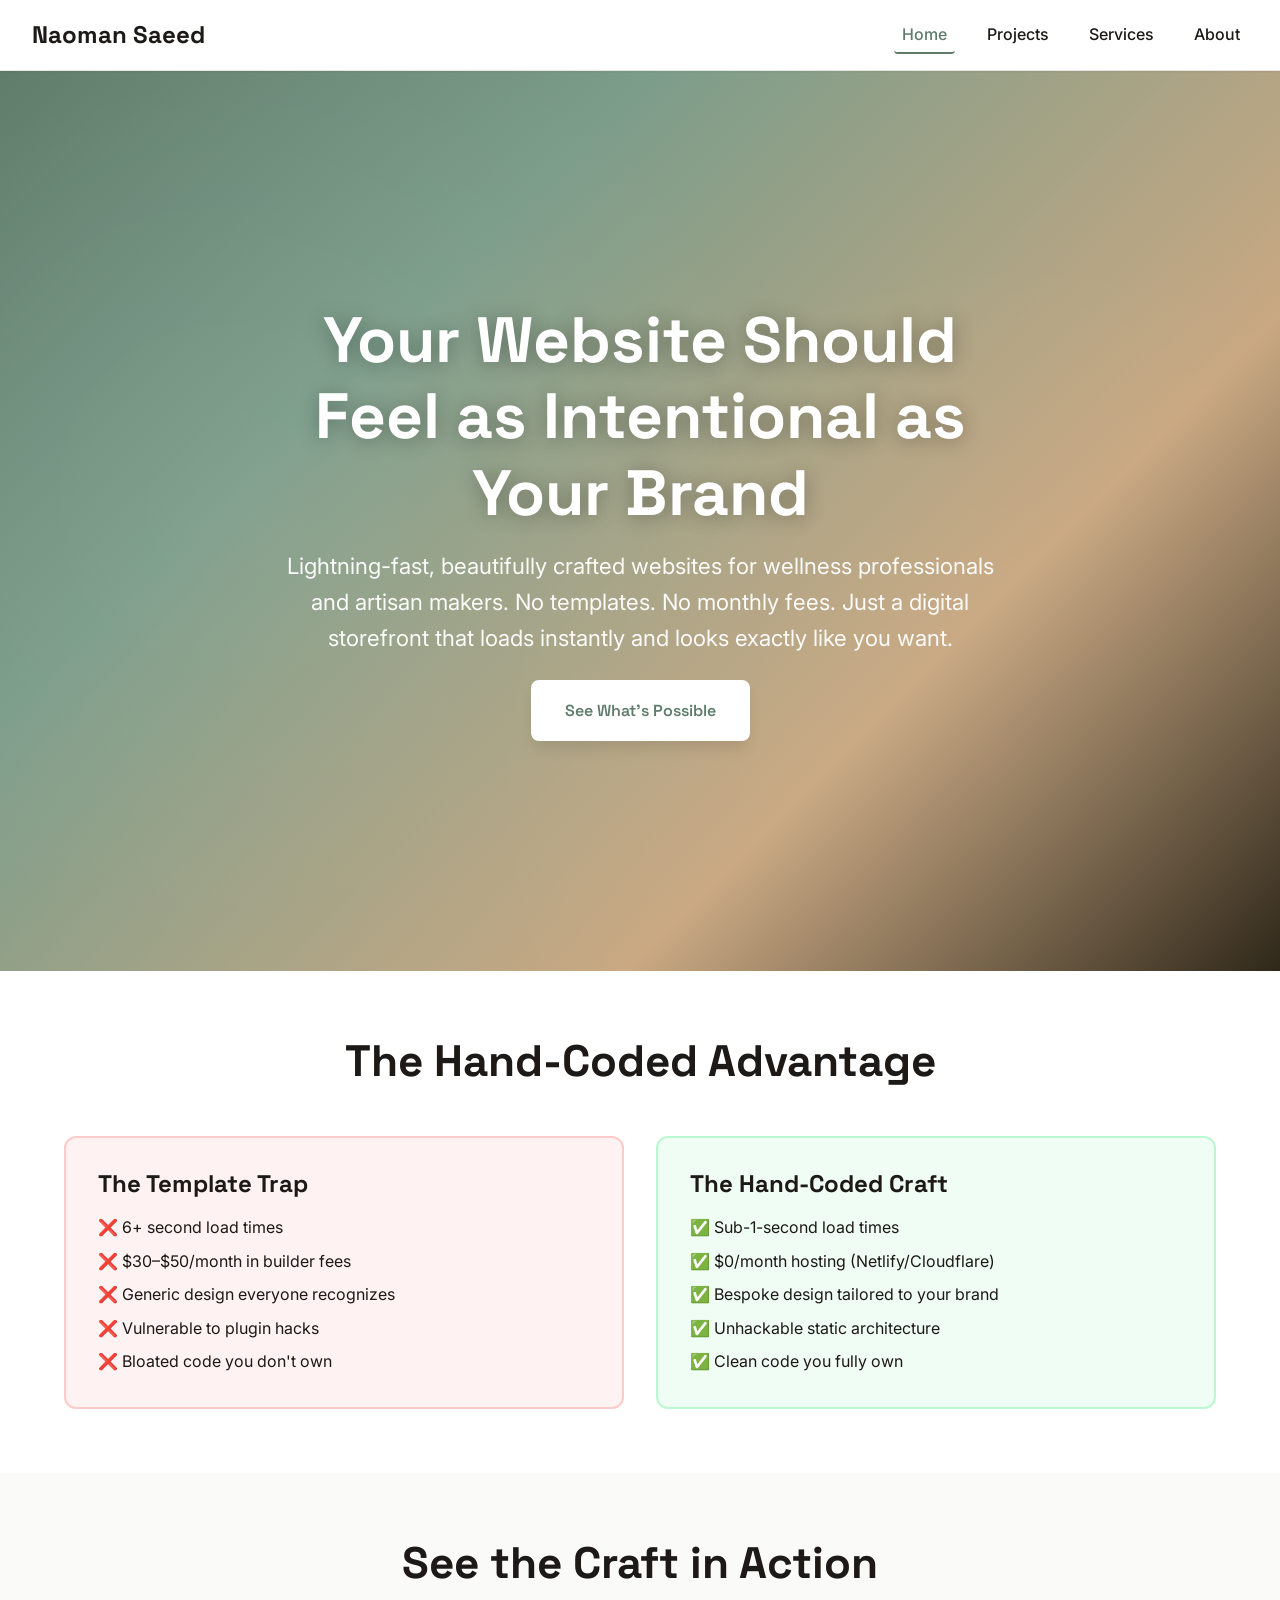
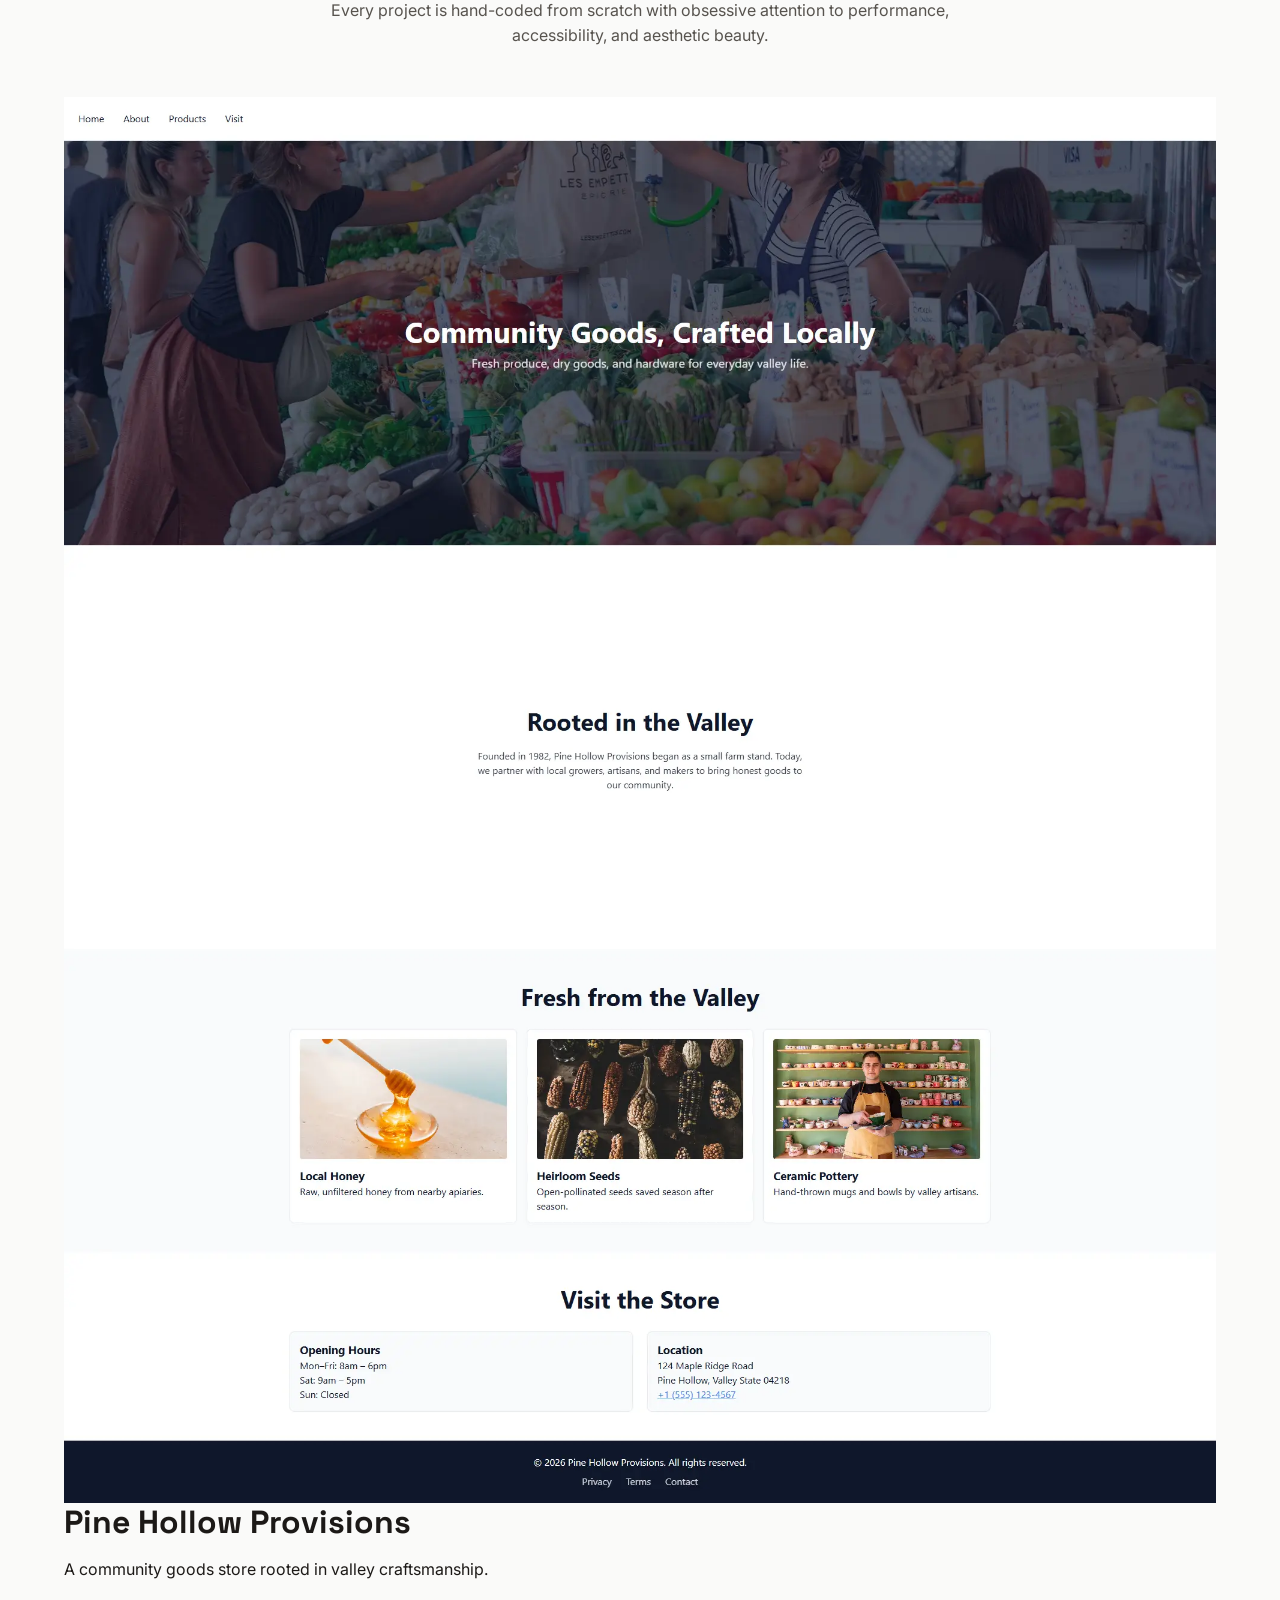
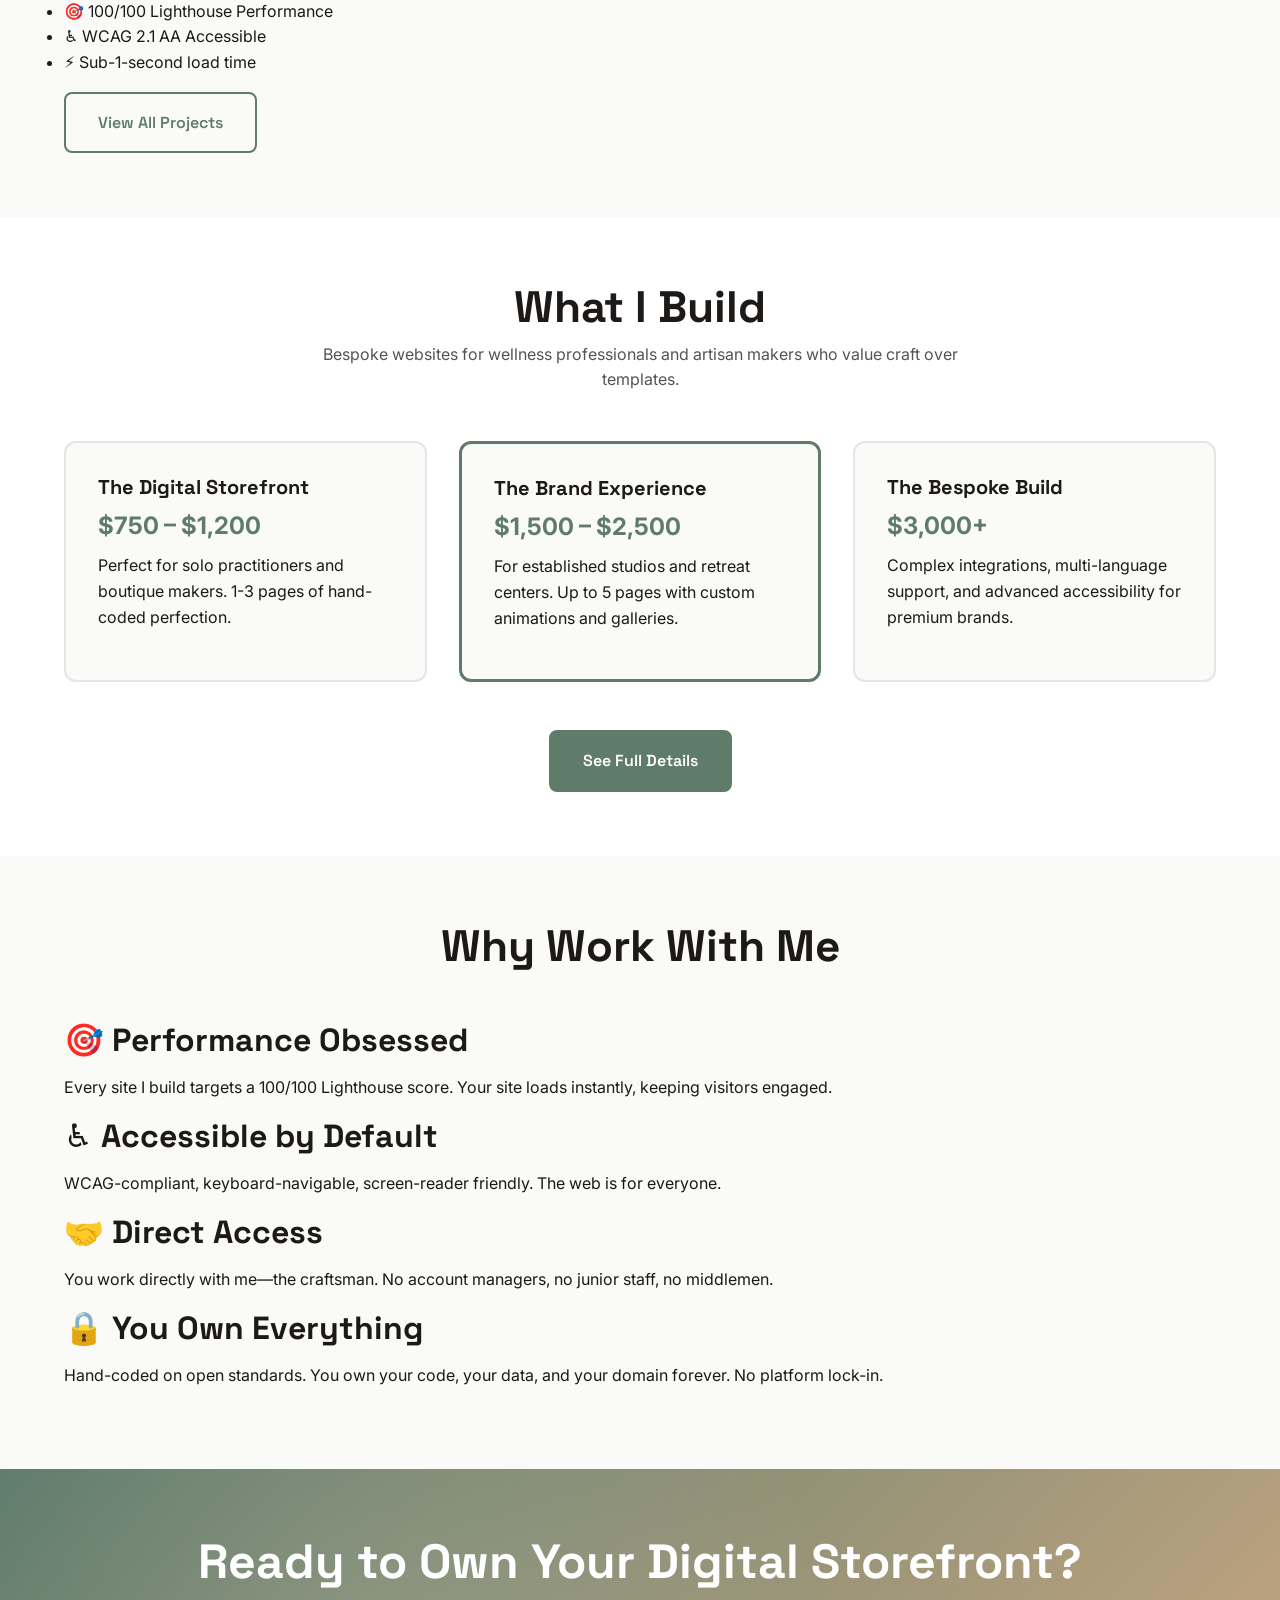
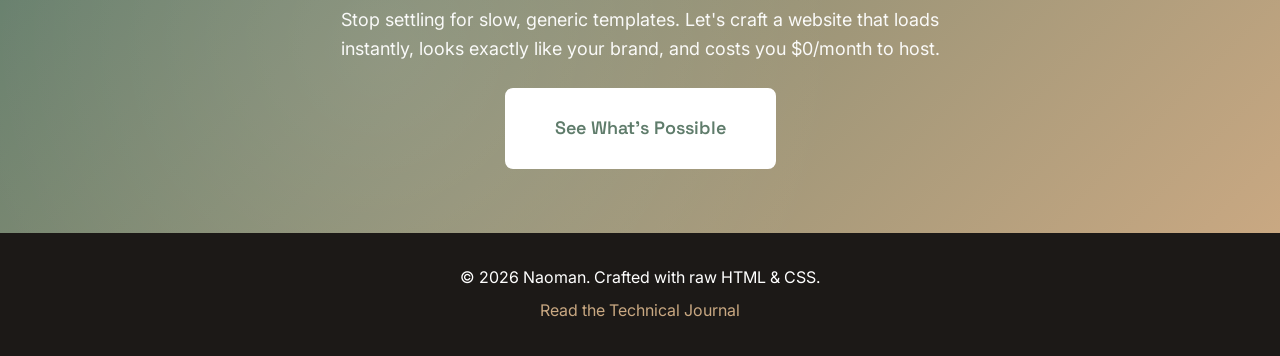
==== commit c77cfb86: "feat: implemented the onboarding form." ====
--- a/index.html
+++ b/index.html
@@ -176,7 +176,7 @@
     <!-- Footer -->
     <footer class="site-footer">
         <div class="container">
-            <p>&copy: 2026 Naoman Saeed. Crafted with raw HTML & CSS.</p>
+            <p>© <span id="current-year">2026</span> Naoman. Crafted with raw HTML & CSS.</p>
             <a href="https://trogdyne.com" target="_blank" rel="noopener noreferrer">Read the Technical Journal</a>
         </div>
     </footer>
--- a/css/styles.css
+++ b/css/styles.css
@@ -208,7 +208,7 @@
     display: flex;
     justify-content: space-between;
     align-items: center;
-    max-width: 75rem;
+    width: 100%;
     margin: 0 auto;
 }
 
@@ -961,6 +961,50 @@
     color: var(--color-text-muted);
 }
 
+/* Qualification Form */
+.qualification-form {
+    max-width: 40rem;
+    margin: var(--spacing-xl) auto 0;
+    background: var(--color-surface);
+    padding: var(--spacing-xl);
+    border-radius: var(--radius-lg);
+    box-shadow: var(--shadow-md);
+}
+
+.form-group {
+    margin-bottom: var(--spacing-lg);
+}
+
+.form-group label {
+    display: block;
+    font-family: var(--font-heading);
+    font-weight: 600;
+    margin-bottom: var(--spacing-sm);
+    color: var(--color-text);
+}
+
+.form-group select {
+    width: 100%;
+    padding: var(--spacing-md);
+    font-family: var(--font-body);
+    font-size: 1rem;
+    border: 2px solid var(--color-border);
+    border-radius: var(--radius-md);
+    background: var(--color-bg);
+    color: var(--color-text);
+    transition: border-color var(--transition-fast);
+}
+
+.form-group select:focus {
+    outline: none;
+    border-color: var(--color-primary);
+}
+
+.qualification-form .btn {
+    width: 100%;
+    margin-top: var(--spacing-md);
+}
+
 /* ============================================
    ABOUT PAGE
    ============================================ */
